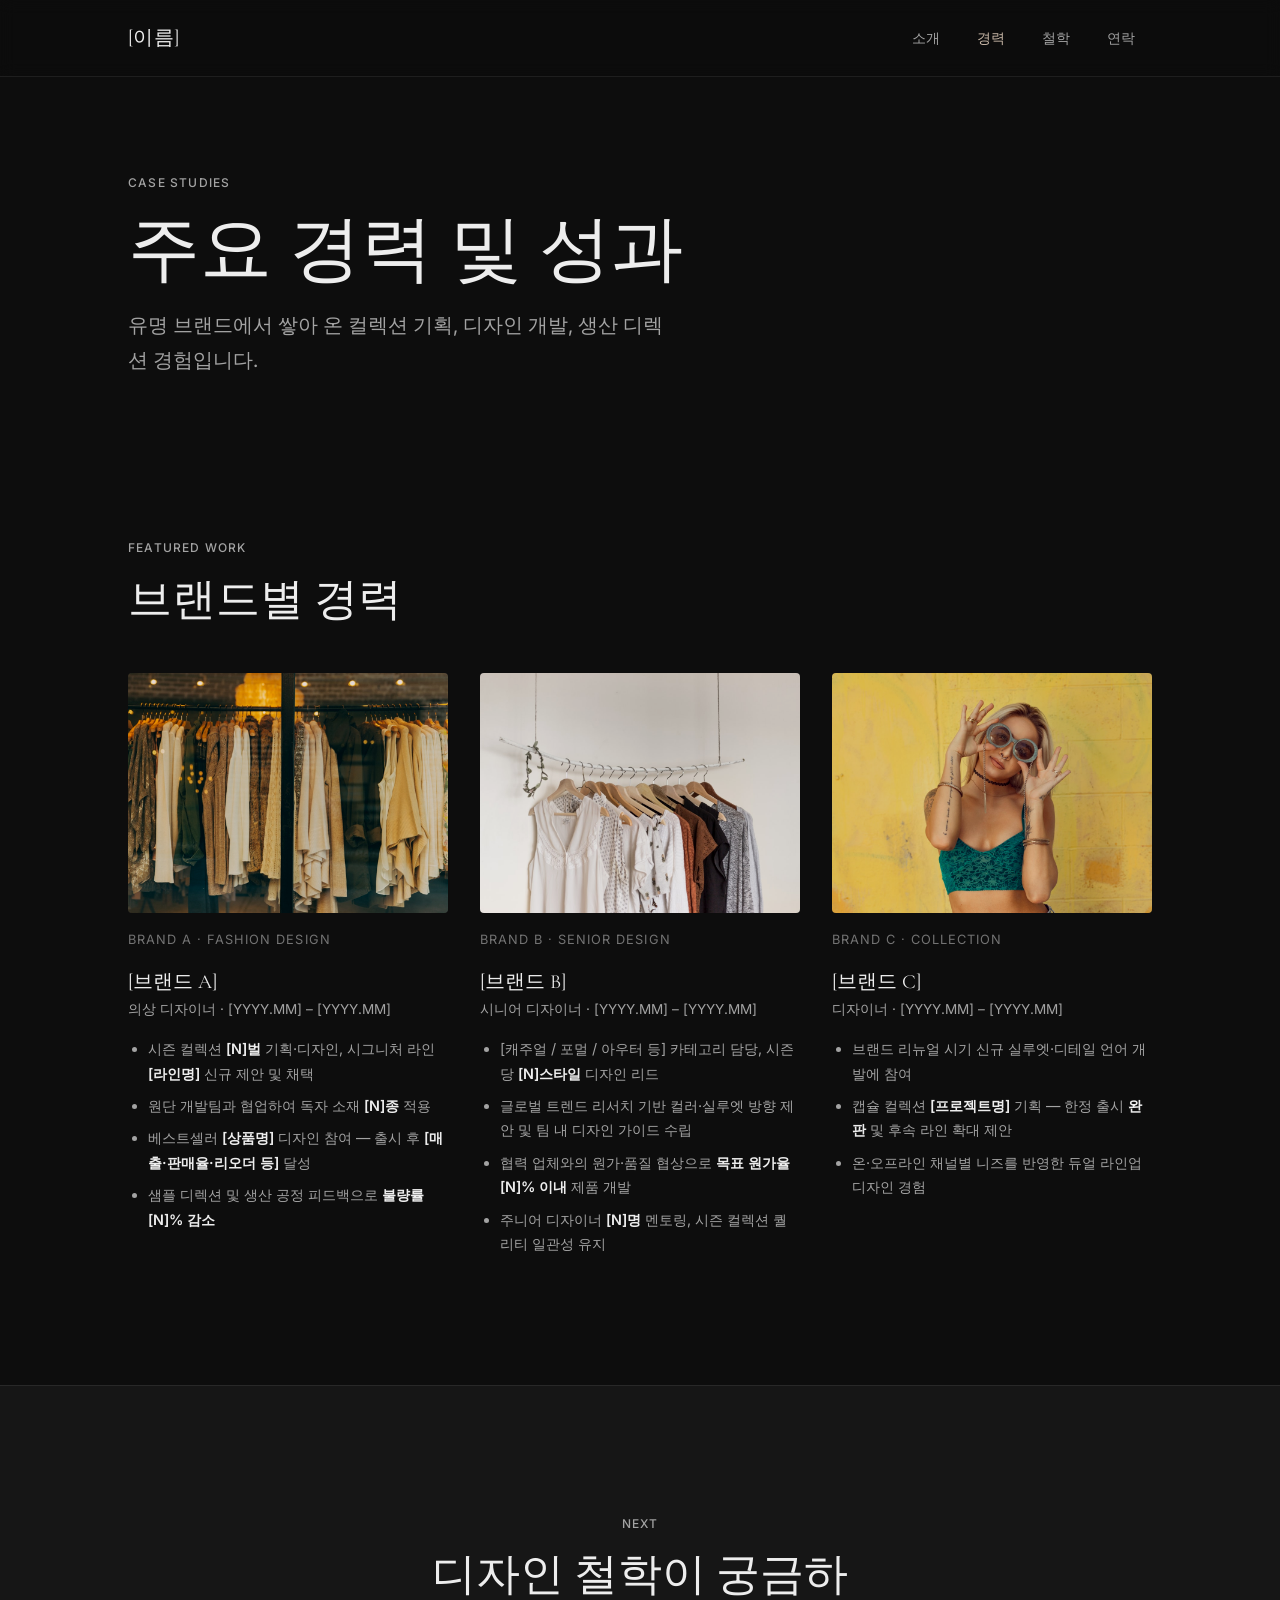
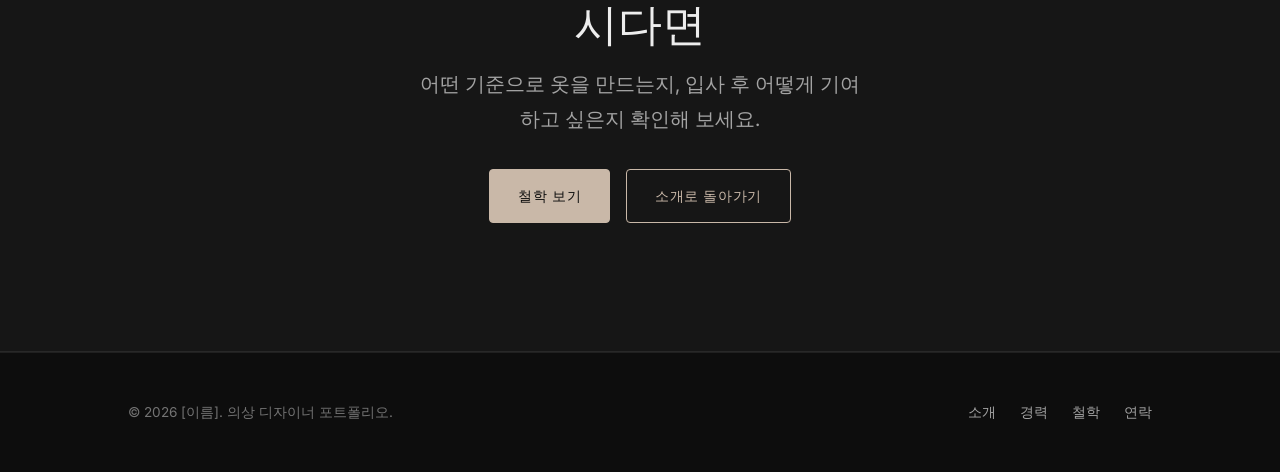
==== experience.html @ 8cecf06f "Add static self-intro portfolio site for GitHub Pages" ====
<!DOCTYPE html>
<html lang="ko">
  <head>
    <meta charset="UTF-8" />
    <meta name="viewport" content="width=device-width, initial-scale=1.0" />
    <meta
      name="description"
      content="의상 디자이너 [이름]의 주요 경력 — 브랜드 A, B, C에서의 컬렉션 기획 및 디자인 성과"
    />
    <title>경력 — [이름]</title>
    <link rel="preconnect" href="https://fonts.googleapis.com" />
    <link rel="preconnect" href="https://fonts.gstatic.com" crossorigin />
    <link
      href="https://fonts.googleapis.com/css2?family=Cormorant+Garamond:ital,wght@0,400;0,600;1,400&family=Inter:wght@400;500;600&display=swap"
      rel="stylesheet"
    />
    <link rel="stylesheet" href="css/styles.css" />
  </head>
  <body data-page="experience">
    <header class="site-header" id="site-header"></header>

    <main>
      <section class="page-hero" aria-label="경력 소개">
        <div class="container reveal">
          <p class="eyebrow">Case Studies</p>
          <h1>주요 경력 및 성과</h1>
          <p class="lead">
            유명 브랜드에서 쌓아 온 컬렉션 기획, 디자인 개발, 생산 디렉션
            경험입니다.
          </p>
        </div>
      </section>

      <section aria-labelledby="work-heading">
        <div class="container">
          <div class="section-header reveal">
            <p class="eyebrow">Featured Work</p>
            <h2 id="work-heading">브랜드별 경력</h2>
          </div>

          <div class="project-grid">
            <article class="project-card reveal">
              <div class="project-card__image">
                <img
                  src="assets/images/brand-a.jpg"
                  alt="[브랜드 A] 시즌 컬렉션 — 옷걸이에 정렬된 의류 라인"
                  width="1200"
                  height="900"
                  loading="lazy"
                />
              </div>
              <p class="project-card__meta">Brand A · Fashion Design</p>
              <h3 class="project-card__title">[브랜드 A]</h3>
              <p class="project-card__period">
                의상 디자이너 · [YYYY.MM] – [YYYY.MM]
              </p>
              <ul class="project-card__list">
                <li>
                  시즌 컬렉션 <strong>[N]벌</strong> 기획·디자인, 시그니처
                  라인 <strong>[라인명]</strong> 신규 제안 및 채택
                </li>
                <li>
                  원단 개발팀과 협업하여 독자 소재 <strong>[N]종</strong> 적용
                </li>
                <li>
                  베스트셀러 <strong>[상품명]</strong> 디자인 참여 — 출시 후
                  <strong>[매출·판매율·리오더 등]</strong> 달성
                </li>
                <li>
                  샘플 디렉션 및 생산 공정 피드백으로
                  <strong>불량률 [N]% 감소</strong>
                </li>
              </ul>
            </article>

            <article class="project-card reveal">
              <div class="project-card__image">
                <img
                  src="assets/images/brand-b.jpg"
                  alt="[브랜드 B] 캐주얼 라인 — 다양한 의류가 걸린 옷장"
                  width="1200"
                  height="900"
                  loading="lazy"
                />
              </div>
              <p class="project-card__meta">Brand B · Senior Design</p>
              <h3 class="project-card__title">[브랜드 B]</h3>
              <p class="project-card__period">
                시니어 디자이너 · [YYYY.MM] – [YYYY.MM]
              </p>
              <ul class="project-card__list">
                <li>
                  [캐주얼 / 포멀 / 아우터 등] 카테고리 담당, 시즌당
                  <strong>[N]스타일</strong> 디자인 리드
                </li>
                <li>
                  글로벌 트렌드 리서치 기반 컬러·실루엣 방향 제안 및 팀 내
                  디자인 가이드 수립
                </li>
                <li>
                  협력 업체와의 원가·품질 협상으로
                  <strong>목표 원가율 [N]% 이내</strong> 제품 개발
                </li>
                <li>
                  주니어 디자이너 <strong>[N]명</strong> 멘토링, 시즌 컬렉션
                  퀄리티 일관성 유지
                </li>
              </ul>
            </article>

            <article class="project-card reveal">
              <div class="project-card__image">
                <img
                  src="assets/images/brand-c.jpg"
                  alt="[브랜드 C] 캡슐 컬렉션 — 에디토리얼 패션 룩북"
                  width="1200"
                  height="900"
                  loading="lazy"
                />
              </div>
              <p class="project-card__meta">Brand C · Collection</p>
              <h3 class="project-card__title">[브랜드 C]</h3>
              <p class="project-card__period">
                디자이너 · [YYYY.MM] – [YYYY.MM]
              </p>
              <ul class="project-card__list">
                <li>
                  브랜드 리뉴얼 시기 신규 실루엣·디테일 언어 개발에 참여
                </li>
                <li>
                  캡슐 컬렉션 <strong>[프로젝트명]</strong> 기획 — 한정 출시
                  <strong>완판</strong> 및 후속 라인 확대 제안
                </li>
                <li>
                  온·오프라인 채널별 니즈를 반영한 듀얼 라인업 디자인 경험
                </li>
              </ul>
            </article>
          </div>
        </div>
      </section>

      <section class="cta-section" aria-label="다음 단계">
        <div class="container cta-section__inner reveal">
          <p class="eyebrow">Next</p>
          <h2>디자인 철학이 궁금하시다면</h2>
          <p class="lead">
            어떤 기준으로 옷을 만드는지, 입사 후 어떻게 기여하고 싶은지
            확인해 보세요.
          </p>
          <div class="btn-group" style="justify-content: center">
            <a href="philosophy.html" class="btn btn--filled">철학 보기</a>
            <a href="index.html" class="btn">소개로 돌아가기</a>
          </div>
        </div>
      </section>
    </main>

    <footer class="site-footer" id="site-footer"></footer>

    <script src="js/main.js"></script>
  </body>
</html>
---- css/styles.css ----
:root {
  --bg-primary: #0d0d0d;
  --bg-elevated: #161616;
  --bg-subtle: #1e1e1e;
  --text-primary: #ededed;
  --text-muted: #a3a3a3;
  --text-subtle: #737373;
  --accent: #c9b8a8;
  --accent-hover: #d9cbbd;
  --border: rgba(255, 255, 255, 0.08);
  --radius: 4px;
  --font-serif: "Cormorant Garamond", "Playfair Display", Georgia, serif;
  --font-sans: "Inter", "DM Sans", system-ui, sans-serif;
  --section-gap: clamp(4rem, 10vw, 8rem);
  --content-max: 72rem;
  --transition: 300ms ease;
}

@media (prefers-reduced-motion: reduce) {
  *,
  *::before,
  *::after {
    animation-duration: 0.01ms !important;
    transition-duration: 0.01ms !important;
    scroll-behavior: auto !important;
  }
}

*,
*::before,
*::after {
  box-sizing: border-box;
}

html {
  scroll-behavior: smooth;
}

body {
  margin: 0;
  background: var(--bg-primary);
  color: var(--text-primary);
  font-family: var(--font-sans);
  font-size: 1rem;
  line-height: 1.7;
  -webkit-font-smoothing: antialiased;
}

img {
  max-width: 100%;
  height: auto;
  display: block;
}

a {
  color: var(--accent);
}

a:hover {
  color: var(--accent-hover);
}

.container {
  width: min(100% - 2rem, var(--content-max));
  margin-inline: auto;
  padding-inline: clamp(1.5rem, 5vw, 4rem);
}

section {
  padding-block: var(--section-gap);
}

/* Typography */

h1,
h2,
h3 {
  font-family: var(--font-serif);
  font-weight: 400;
  line-height: 1.15;
  margin: 0 0 1rem;
}

h1 {
  font-size: clamp(2.5rem, 6vw, 4.5rem);
}

h2 {
  font-size: clamp(1.75rem, 4vw, 2.75rem);
}

h3 {
  font-size: clamp(1.25rem, 2.5vw, 1.5rem);
}

p {
  margin: 0 0 1.25rem;
}

p:last-child {
  margin-bottom: 0;
}

.eyebrow {
  font-size: 0.75rem;
  font-weight: 500;
  letter-spacing: 0.1em;
  text-transform: uppercase;
  color: var(--text-muted);
  margin-bottom: 1rem;
}

.lead {
  font-size: clamp(1.05rem, 2vw, 1.25rem);
  color: var(--text-muted);
  max-width: 42ch;
  line-height: 1.75;
}

.text-muted {
  color: var(--text-muted);
}

.text-subtle {
  color: var(--text-subtle);
}

strong {
  color: var(--text-primary);
  font-weight: 600;
}

/* Site header */

.site-header {
  position: sticky;
  top: 0;
  z-index: 100;
  background: rgba(13, 13, 13, 0.92);
  backdrop-filter: blur(8px);
  border-bottom: 1px solid var(--border);
}

.site-header__inner {
  display: flex;
  align-items: center;
  justify-content: space-between;
  padding-block: 1rem;
  gap: 1rem;
}

.site-logo {
  font-family: var(--font-serif);
  font-size: 1.25rem;
  color: var(--text-primary);
  text-decoration: none;
  letter-spacing: 0.02em;
}

.site-logo:hover {
  color: var(--accent);
}

.site-nav {
  display: flex;
  align-items: center;
  gap: 0.25rem;
}

.site-nav a {
  display: inline-flex;
  align-items: center;
  min-height: 44px;
  padding: 0.5rem 1rem;
  font-size: 0.875rem;
  font-weight: 500;
  letter-spacing: 0.04em;
  color: var(--text-muted);
  text-decoration: none;
  border-radius: var(--radius);
  transition: color var(--transition), background var(--transition);
}

.site-nav a:hover,
.site-nav a:focus-visible {
  color: var(--text-primary);
  background: var(--bg-subtle);
  outline: none;
}

.site-nav a[aria-current="page"] {
  color: var(--accent);
}

.nav-toggle {
  display: none;
  align-items: center;
  justify-content: center;
  min-width: 44px;
  min-height: 44px;
  padding: 0;
  background: none;
  border: 1px solid var(--border);
  border-radius: var(--radius);
  color: var(--text-primary);
  cursor: pointer;
}

.nav-toggle__bar {
  display: block;
  width: 18px;
  height: 2px;
  background: currentColor;
  position: relative;
}

.nav-toggle__bar::before,
.nav-toggle__bar::after {
  content: "";
  position: absolute;
  left: 0;
  width: 18px;
  height: 2px;
  background: currentColor;
  transition: transform var(--transition);
}

.nav-toggle__bar::before {
  top: -6px;
}

.nav-toggle__bar::after {
  top: 6px;
}

.nav-toggle[aria-expanded="true"] .nav-toggle__bar {
  background: transparent;
}

.nav-toggle[aria-expanded="true"] .nav-toggle__bar::before {
  transform: translateY(6px) rotate(45deg);
}

.nav-toggle[aria-expanded="true"] .nav-toggle__bar::after {
  transform: translateY(-6px) rotate(-45deg);
}

/* Buttons */

.btn {
  display: inline-flex;
  align-items: center;
  justify-content: center;
  gap: 0.5rem;
  min-height: 44px;
  padding: 0.875rem 1.75rem;
  font-family: var(--font-sans);
  font-size: 0.875rem;
  font-weight: 500;
  letter-spacing: 0.04em;
  text-decoration: none;
  border-radius: var(--radius);
  border: 1px solid var(--accent);
  background: transparent;
  color: var(--accent);
  cursor: pointer;
  transition: background var(--transition), color var(--transition);
}

.btn:hover,
.btn:focus-visible {
  background: var(--accent);
  color: var(--bg-primary);
  outline: none;
}

.btn--filled {
  background: var(--accent);
  color: var(--bg-primary);
}

.btn--filled:hover,
.btn--filled:focus-visible {
  background: var(--accent-hover);
  color: var(--bg-primary);
}

.btn-group {
  display: flex;
  flex-wrap: wrap;
  gap: 1rem;
  margin-top: 2rem;
}

/* Hero */

.hero {
  padding-block: clamp(5rem, 12vw, 10rem) var(--section-gap);
}

.hero__layout {
  display: grid;
  grid-template-columns: 1fr;
  gap: 3rem;
  align-items: center;
}

@media (min-width: 900px) {
  .hero__layout {
    grid-template-columns: 1fr 1fr;
    gap: 4rem;
  }
}

.hero__content {
  max-width: 48rem;
}

.hero__visual {
  overflow: hidden;
  border-radius: var(--radius);
  border: 1px solid var(--border);
}

.hero__visual img {
  width: 100%;
  aspect-ratio: 4 / 5;
  object-fit: cover;
  filter: brightness(0.88) contrast(1.05);
}

.hero h1 {
  margin-bottom: 0.5rem;
}

.hero__role {
  font-family: var(--font-serif);
  font-size: clamp(1.25rem, 3vw, 1.75rem);
  font-style: italic;
  color: var(--accent);
  margin-bottom: 1.5rem;
}

/* Section header */

.section-header {
  margin-bottom: 3rem;
  max-width: 36rem;
}

.section-header--center {
  margin-inline: auto;
  text-align: center;
}

.section-header--center .lead {
  margin-inline: auto;
}

/* Approach cards */

.approach-grid {
  display: grid;
  grid-template-columns: repeat(auto-fit, minmax(260px, 1fr));
  gap: 1.5rem;
}

.approach-card {
  padding: 2rem;
  background: var(--bg-elevated);
  border: 1px solid var(--border);
  border-radius: var(--radius);
}

.approach-card h3 {
  margin-bottom: 0.75rem;
}

.approach-card p {
  margin: 0;
  color: var(--text-muted);
  font-size: 0.95rem;
}

.approach-card__number {
  font-size: 0.75rem;
  font-weight: 500;
  letter-spacing: 0.1em;
  color: var(--accent);
  margin-bottom: 0.75rem;
}

/* Stats */

.stats-row {
  display: grid;
  grid-template-columns: repeat(auto-fit, minmax(200px, 1fr));
  gap: 2rem;
  text-align: center;
}

.stat-item {
  padding: 2rem 1rem;
  background: var(--bg-elevated);
  border: 1px solid var(--border);
  border-radius: var(--radius);
}

.stat-number {
  font-family: var(--font-serif);
  font-size: clamp(2rem, 5vw, 3.5rem);
  line-height: 1;
  margin-bottom: 0.5rem;
  color: var(--text-primary);
}

.stat-label {
  color: var(--text-muted);
  font-size: 0.9rem;
}

/* Project cards */

.project-grid {
  display: grid;
  grid-template-columns: repeat(auto-fit, minmax(300px, 1fr));
  gap: 2rem;
}

.project-card {
  color: inherit;
}

.project-card__image {
  aspect-ratio: 4 / 3;
  overflow: hidden;
  border-radius: var(--radius);
  background: var(--bg-subtle);
  margin-bottom: 1rem;
  position: relative;
}

.project-card__image--placeholder {
  background: linear-gradient(
    135deg,
    var(--bg-subtle) 0%,
    var(--bg-elevated) 50%,
    rgba(201, 184, 168, 0.12) 100%
  );
  transition: transform var(--transition);
}

.project-card:hover .project-card__image--placeholder {
  transform: scale(1.02);
}

.project-card__image img {
  width: 100%;
  height: 100%;
  object-fit: cover;
  filter: brightness(0.9) contrast(1.05);
  transition: transform var(--transition);
}

.project-card:hover .project-card__image img {
  transform: scale(1.02);
}

.project-card__meta {
  font-size: 0.8rem;
  color: var(--text-subtle);
  text-transform: uppercase;
  letter-spacing: 0.08em;
}

.project-card__title {
  font-family: var(--font-serif);
  font-size: 1.25rem;
  margin: 0.25rem 0;
}

.project-card__period {
  font-size: 0.85rem;
  color: var(--text-muted);
  margin-bottom: 1rem;
}

.project-card__desc {
  color: var(--text-muted);
  font-size: 0.9rem;
  margin: 0;
}

.project-card__list {
  margin: 1rem 0 0;
  padding-left: 1.25rem;
  color: var(--text-muted);
  font-size: 0.9rem;
}

.project-card__list li {
  margin-bottom: 0.5rem;
}

.project-card__list li:last-child {
  margin-bottom: 0;
}

/* Philosophy */

.philosophy-content {
  max-width: 42rem;
}

.philosophy-content p {
  color: var(--text-muted);
  font-size: 1.05rem;
}

/* Goals */

.goals-grid {
  display: grid;
  grid-template-columns: repeat(auto-fit, minmax(280px, 1fr));
  gap: 1.5rem;
}

.goal-card {
  padding: 2rem;
  background: var(--bg-elevated);
  border: 1px solid var(--border);
  border-radius: var(--radius);
}

.goal-card h3 {
  color: var(--accent);
  margin-bottom: 1rem;
}

.goal-card ul {
  margin: 0;
  padding-left: 1.25rem;
  color: var(--text-muted);
  font-size: 0.95rem;
}

.goal-card li {
  margin-bottom: 0.75rem;
}

.goal-card li:last-child {
  margin-bottom: 0;
}

/* FAQ */

.faq-list {
  max-width: 42rem;
}

.faq-item {
  border-bottom: 1px solid var(--border);
}

.faq-question {
  width: 100%;
  min-height: 44px;
  padding: 1.25rem 0;
  background: none;
  border: none;
  text-align: left;
  font-family: var(--font-serif);
  font-size: 1.1rem;
  color: var(--text-muted);
  cursor: pointer;
  display: flex;
  justify-content: space-between;
  align-items: center;
  gap: 1rem;
  transition: color var(--transition);
}

.faq-question:hover,
.faq-item.is-open .faq-question {
  color: var(--text-primary);
}

.faq-question::after {
  content: "+";
  font-family: var(--font-sans);
  font-size: 1.25rem;
  color: var(--accent);
  flex-shrink: 0;
}

.faq-item.is-open .faq-question::after {
  content: "−";
}

.faq-answer {
  overflow: hidden;
  max-height: 0;
  transition: max-height 0.4s ease;
  color: var(--text-muted);
  font-size: 0.95rem;
  line-height: 1.7;
}

.faq-item.is-open .faq-answer {
  max-height: 20rem;
  padding-bottom: 1.25rem;
}

.faq-answer p {
  margin: 0;
}

/* Info table */

.info-table {
  width: 100%;
  border-collapse: collapse;
}

.info-table th,
.info-table td {
  padding: 1rem 0;
  text-align: left;
  border-bottom: 1px solid var(--border);
  vertical-align: top;
}

.info-table th {
  width: 30%;
  font-weight: 500;
  color: var(--text-muted);
  font-size: 0.875rem;
  letter-spacing: 0.04em;
}

.info-table td {
  color: var(--text-primary);
}

/* CTA section */

.cta-section {
  background: var(--bg-elevated);
  border-block: 1px solid var(--border);
}

.cta-section__inner {
  text-align: center;
  max-width: 36rem;
  margin-inline: auto;
}

.cta-section h2 {
  margin-bottom: 1rem;
}

.cta-section .lead {
  margin-inline: auto;
  margin-bottom: 2rem;
}

/* Page hero (subpages) */

.page-hero {
  padding-block: clamp(3rem, 8vw, 6rem) 2rem;
}

.page-hero h1 {
  margin-bottom: 1rem;
}

/* Overview table */

.overview-table {
  width: 100%;
  border-collapse: collapse;
  margin-top: 2rem;
}

.overview-table th,
.overview-table td {
  padding: 1rem;
  text-align: left;
  border: 1px solid var(--border);
}

.overview-table th {
  background: var(--bg-elevated);
  color: var(--text-muted);
  font-weight: 500;
  font-size: 0.875rem;
  width: 25%;
}

.overview-table td {
  background: var(--bg-subtle);
}

/* Footer */

.site-footer {
  padding-block: 3rem;
  border-top: 1px solid var(--border);
}

.site-footer__inner {
  display: flex;
  flex-wrap: wrap;
  justify-content: space-between;
  align-items: center;
  gap: 1.5rem;
}

.site-footer__copy {
  font-size: 0.85rem;
  color: var(--text-subtle);
  margin: 0;
}

.site-footer__links {
  display: flex;
  flex-wrap: wrap;
  gap: 1.5rem;
}

.site-footer__links a {
  font-size: 0.85rem;
  color: var(--text-muted);
  text-decoration: none;
}

.site-footer__links a:hover {
  color: var(--accent);
}

/* Scroll reveal */

.reveal {
  opacity: 0;
  transform: translateY(24px);
  transition: opacity 0.6s ease-out, transform 0.6s ease-out;
}

.reveal.is-visible {
  opacity: 1;
  transform: translateY(0);
}

/* Responsive nav */

@media (max-width: 640px) {
  .nav-toggle {
    display: inline-flex;
  }

  .site-nav {
    display: none;
    position: absolute;
    top: 100%;
    left: 0;
    right: 0;
    flex-direction: column;
    padding: 1rem;
    background: var(--bg-elevated);
    border-bottom: 1px solid var(--border);
  }

  .site-nav.is-open {
    display: flex;
  }

  .site-nav a {
    width: 100%;
  }

  .site-header__inner {
    position: relative;
  }
}
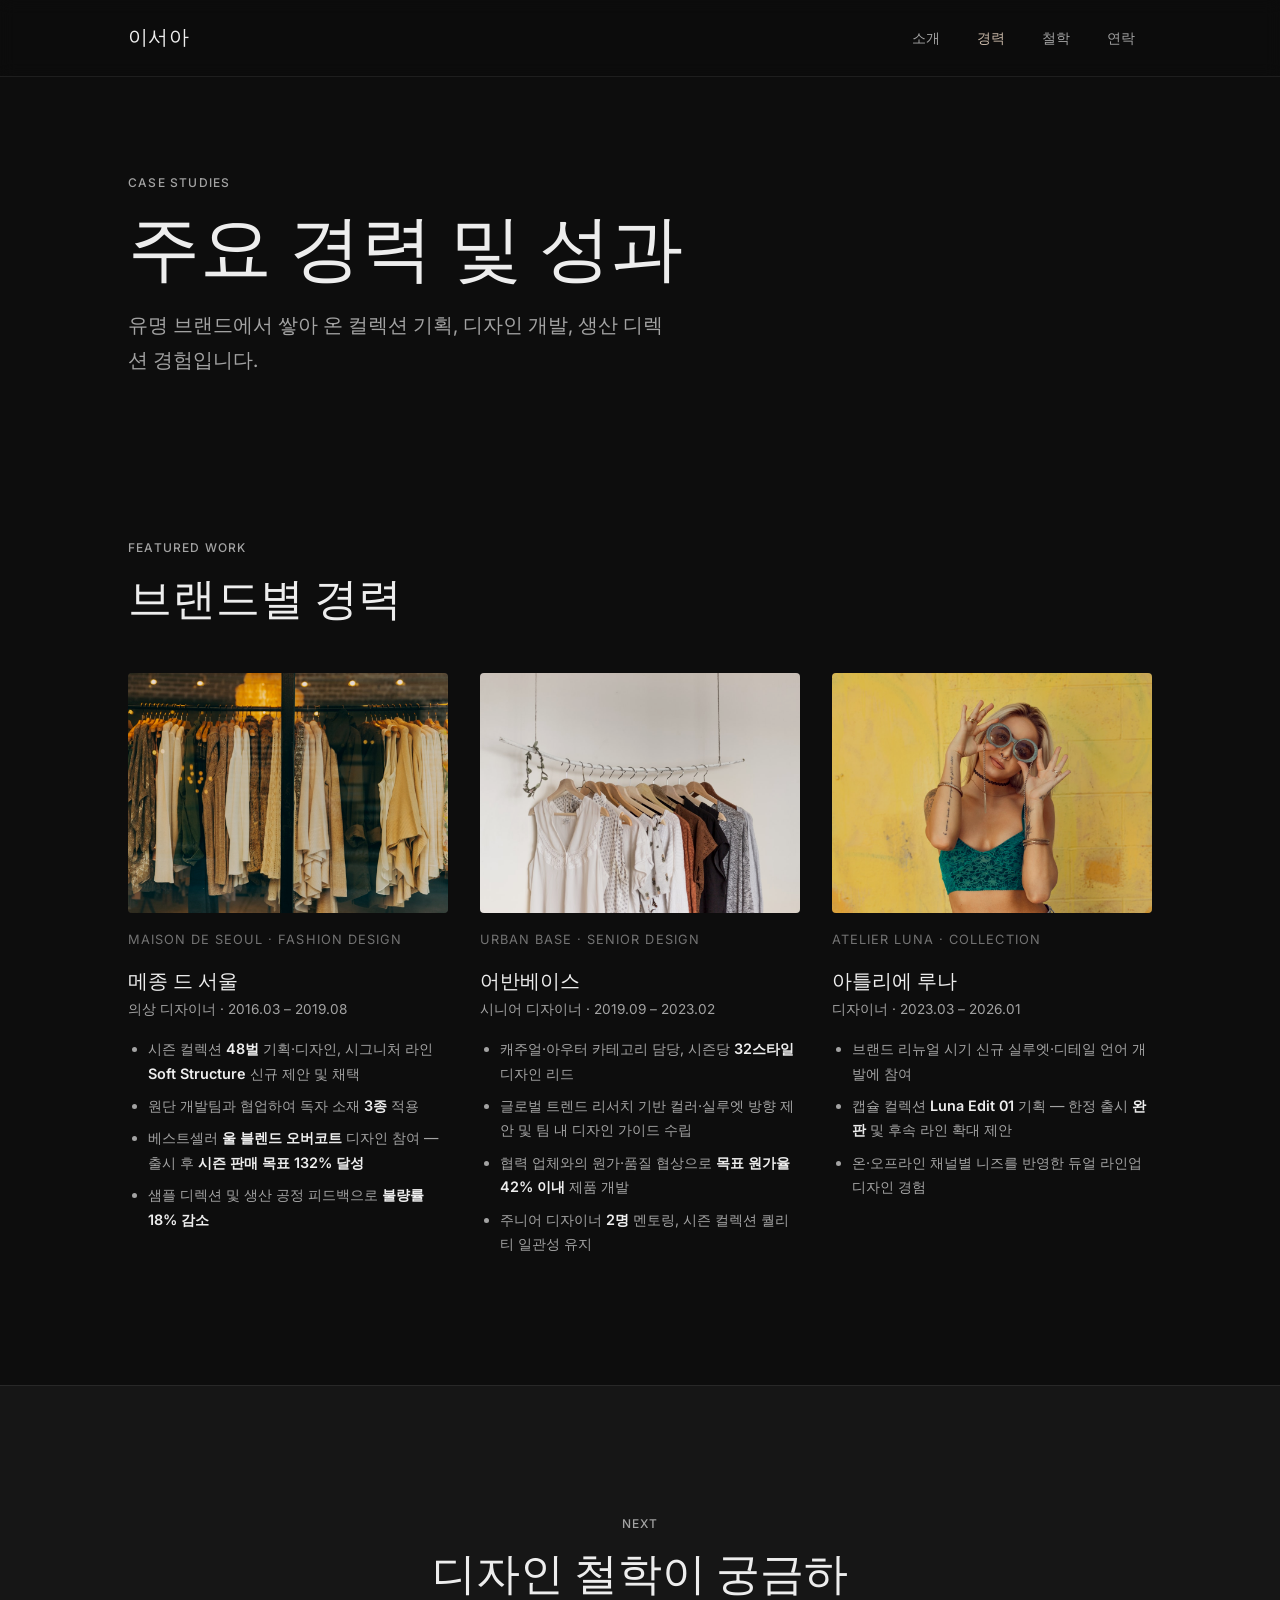
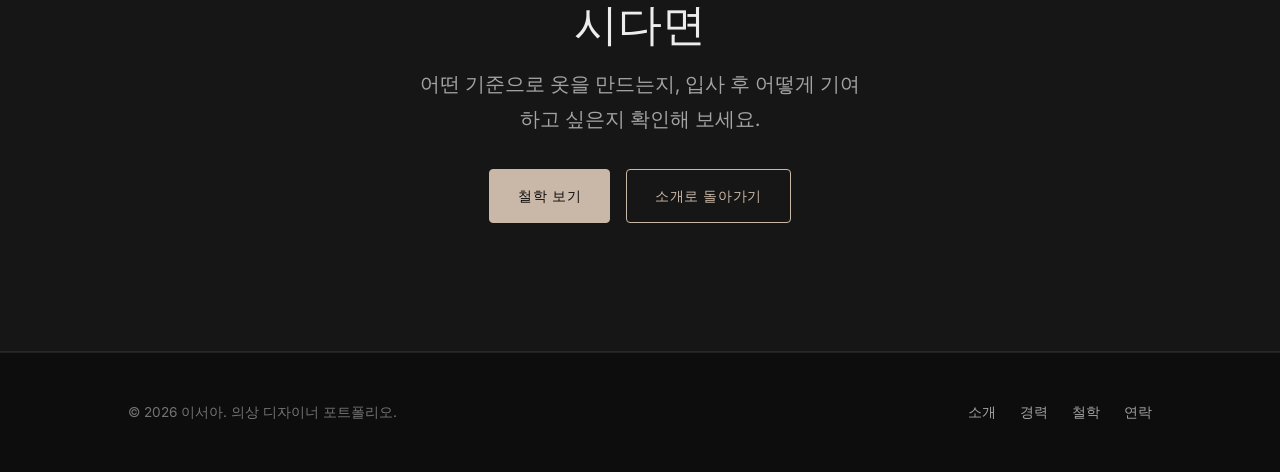
==== commit 3e573bec: "Fill portfolio and cover letter with sample profile content" ====
--- a/experience.html
+++ b/experience.html
@@ -5,9 +5,9 @@
     <meta name="viewport" content="width=device-width, initial-scale=1.0" />
     <meta
       name="description"
-      content="의상 디자이너 [이름]의 주요 경력 — 브랜드 A, B, C에서의 컬렉션 기획 및 디자인 성과"
+      content="의상 디자이너 이서아의 주요 경력 — 메종 드 서울, 어반베이스, 아틀리에 루나에서의 컬렉션 기획 및 디자인 성과"
     />
-    <title>경력 — [이름]</title>
+    <title>경력 — 이서아</title>
     <link rel="preconnect" href="https://fonts.googleapis.com" />
     <link rel="preconnect" href="https://fonts.gstatic.com" crossorigin />
     <link
@@ -43,32 +43,32 @@
               <div class="project-card__image">
                 <img
                   src="assets/images/brand-a.jpg"
-                  alt="[브랜드 A] 시즌 컬렉션 — 옷걸이에 정렬된 의류 라인"
+                  alt="메종 드 서울 시즌 컬렉션 — 옷걸이에 정렬된 의류 라인"
                   width="1200"
                   height="900"
                   loading="lazy"
                 />
               </div>
-              <p class="project-card__meta">Brand A · Fashion Design</p>
-              <h3 class="project-card__title">[브랜드 A]</h3>
+              <p class="project-card__meta">Maison de Seoul · Fashion Design</p>
+              <h3 class="project-card__title">메종 드 서울</h3>
               <p class="project-card__period">
-                의상 디자이너 · [YYYY.MM] – [YYYY.MM]
+                의상 디자이너 · 2016.03 – 2019.08
               </p>
               <ul class="project-card__list">
                 <li>
-                  시즌 컬렉션 <strong>[N]벌</strong> 기획·디자인, 시그니처
-                  라인 <strong>[라인명]</strong> 신규 제안 및 채택
+                  시즌 컬렉션 <strong>48벌</strong> 기획·디자인, 시그니처
+                  라인 <strong>Soft Structure</strong> 신규 제안 및 채택
                 </li>
                 <li>
-                  원단 개발팀과 협업하여 독자 소재 <strong>[N]종</strong> 적용
+                  원단 개발팀과 협업하여 독자 소재 <strong>3종</strong> 적용
                 </li>
                 <li>
-                  베스트셀러 <strong>[상품명]</strong> 디자인 참여 — 출시 후
-                  <strong>[매출·판매율·리오더 등]</strong> 달성
+                  베스트셀러 <strong>울 블렌드 오버코트</strong> 디자인 참여 —
+                  출시 후 <strong>시즌 판매 목표 132% 달성</strong>
                 </li>
                 <li>
                   샘플 디렉션 및 생산 공정 피드백으로
-                  <strong>불량률 [N]% 감소</strong>
+                  <strong>불량률 18% 감소</strong>
                 </li>
               </ul>
             </article>
@@ -77,21 +77,21 @@
               <div class="project-card__image">
                 <img
                   src="assets/images/brand-b.jpg"
-                  alt="[브랜드 B] 캐주얼 라인 — 다양한 의류가 걸린 옷장"
+                  alt="어반베이스 캐주얼 라인 — 다양한 의류가 걸린 옷장"
                   width="1200"
                   height="900"
                   loading="lazy"
                 />
               </div>
-              <p class="project-card__meta">Brand B · Senior Design</p>
-              <h3 class="project-card__title">[브랜드 B]</h3>
+              <p class="project-card__meta">Urban Base · Senior Design</p>
+              <h3 class="project-card__title">어반베이스</h3>
               <p class="project-card__period">
-                시니어 디자이너 · [YYYY.MM] – [YYYY.MM]
+                시니어 디자이너 · 2019.09 – 2023.02
               </p>
               <ul class="project-card__list">
                 <li>
-                  [캐주얼 / 포멀 / 아우터 등] 카테고리 담당, 시즌당
-                  <strong>[N]스타일</strong> 디자인 리드
+                  캐주얼·아우터 카테고리 담당, 시즌당
+                  <strong>32스타일</strong> 디자인 리드
                 </li>
                 <li>
                   글로벌 트렌드 리서치 기반 컬러·실루엣 방향 제안 및 팀 내
@@ -99,10 +99,10 @@
                 </li>
                 <li>
                   협력 업체와의 원가·품질 협상으로
-                  <strong>목표 원가율 [N]% 이내</strong> 제품 개발
+                  <strong>목표 원가율 42% 이내</strong> 제품 개발
                 </li>
                 <li>
-                  주니어 디자이너 <strong>[N]명</strong> 멘토링, 시즌 컬렉션
+                  주니어 디자이너 <strong>2명</strong> 멘토링, 시즌 컬렉션
                   퀄리티 일관성 유지
                 </li>
               </ul>
@@ -112,23 +112,23 @@
               <div class="project-card__image">
                 <img
                   src="assets/images/brand-c.jpg"
-                  alt="[브랜드 C] 캡슐 컬렉션 — 에디토리얼 패션 룩북"
+                  alt="아틀리에 루나 캡슐 컬렉션 — 에디토리얼 패션 룩북"
                   width="1200"
                   height="900"
                   loading="lazy"
                 />
               </div>
-              <p class="project-card__meta">Brand C · Collection</p>
-              <h3 class="project-card__title">[브랜드 C]</h3>
+              <p class="project-card__meta">Atelier Luna · Collection</p>
+              <h3 class="project-card__title">아틀리에 루나</h3>
               <p class="project-card__period">
-                디자이너 · [YYYY.MM] – [YYYY.MM]
+                디자이너 · 2023.03 – 2026.01
               </p>
               <ul class="project-card__list">
                 <li>
                   브랜드 리뉴얼 시기 신규 실루엣·디테일 언어 개발에 참여
                 </li>
                 <li>
-                  캡슐 컬렉션 <strong>[프로젝트명]</strong> 기획 — 한정 출시
+                  캡슐 컬렉션 <strong>Luna Edit 01</strong> 기획 — 한정 출시
                   <strong>완판</strong> 및 후속 라인 확대 제안
                 </li>
                 <li>
